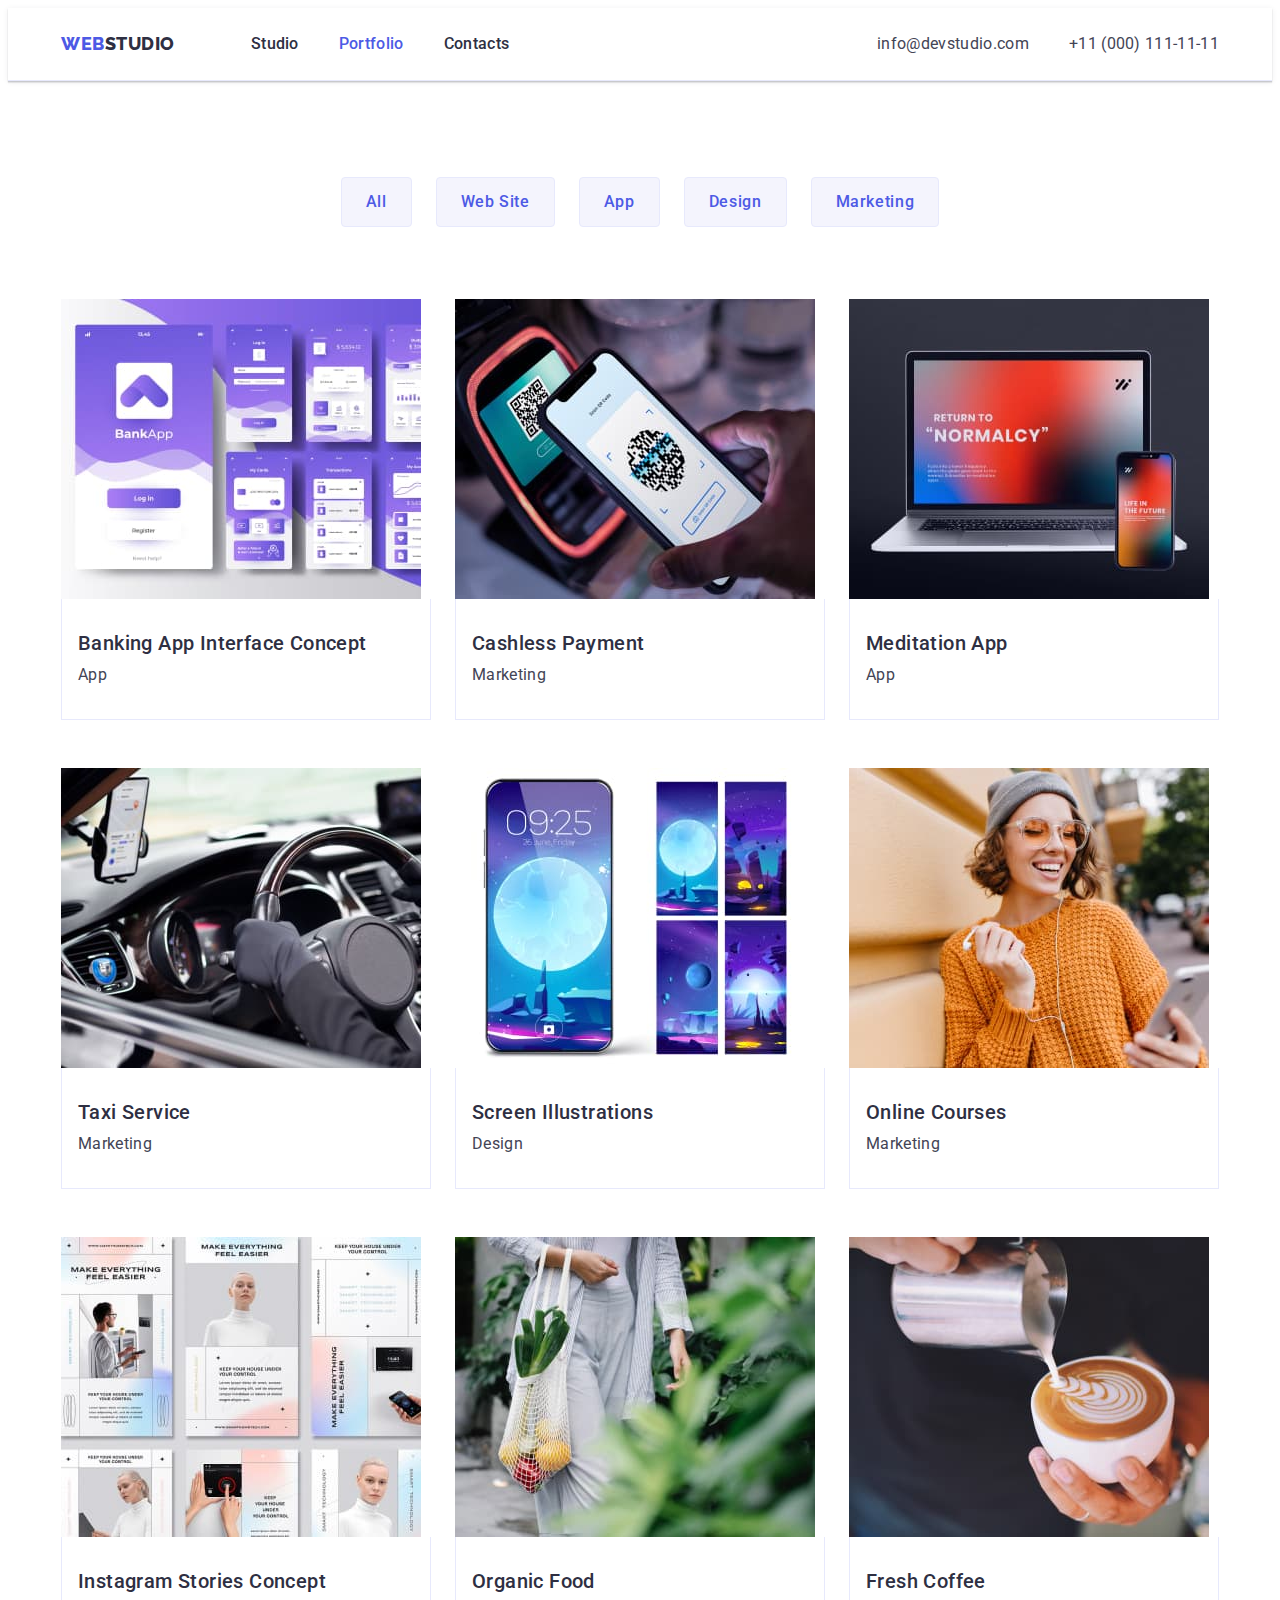
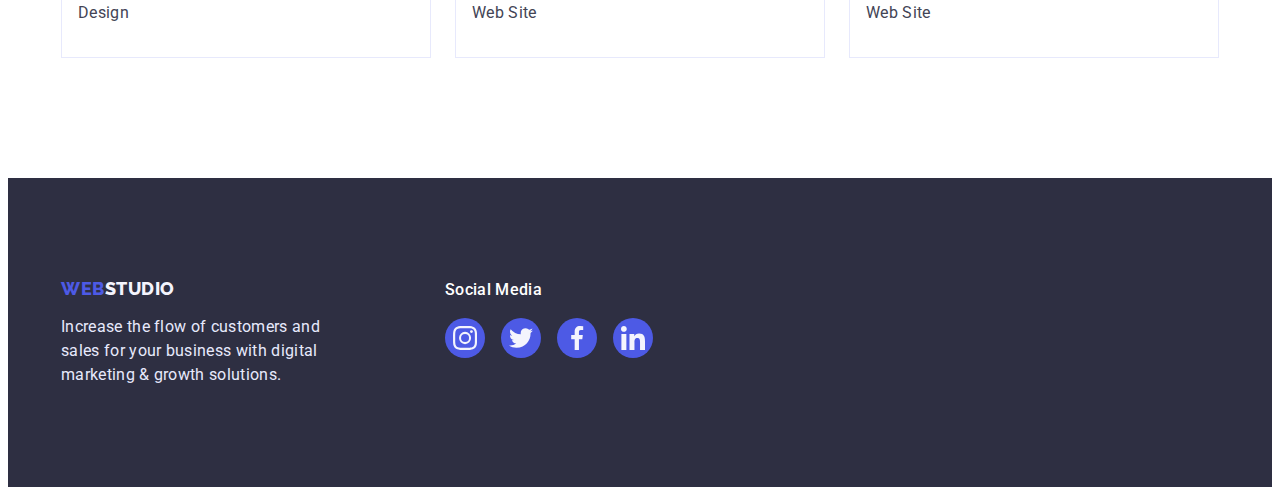
==== portfolio.html @ 745b33fd "copied hw04" ====
<!DOCTYPE html>
<html lang="en">
<head>
    <meta charset="UTF-8">
    <meta http-equiv="X-UA-Compatible" content="IE=edge">
    <meta name="viewport" content="width=device-width, initial-scale=1.0">
    <title>Portfolio</title>
    <link rel="stylesheet" href="https://cdnjs.cloudflare.com/ajax/libs/modern-normalize/1.1.0/modern-normalize.min.css" integrity="sha512-wpPYUAdjBVSE4KJnH1VR1HeZfpl1ub8YT/NKx4PuQ5NmX2tKuGu6U/JRp5y+Y8XG2tV+wKQpNHVUX03MfMFn9Q==" crossorigin="anonymous" referrerpolicy="no-referrer" />
    <link rel="stylesheet" href="./css/styles.css">
    <link rel="preconnect" href="https://fonts.googleapis.com">
    <link rel="preconnect" href="https://fonts.gstatic.com" crossorigin>
    <link href="https://fonts.googleapis.com/css2?family=Raleway:wght@800&family=Roboto:wght@400;500;700;900&display=swap" rel="stylesheet">
</head>
<body>
    <header>
        <div class="header container">
            <nav class="nav-items">
                <a class="logo link" href="./index.html">Web<span>Studio</span></a>
                <ul class="list nav-items">
                    <li  class="nav-item">
                        <a class="menu-item link" href="./index.html">Studio</a>
                    </li>
                    <li class="nav-item">    
                        <a class="menu-item link current" href="./portfolio.html">Portfolio</a>
                    </li>
                    <li class="nav-item">
                        <a class="menu-item link" href="">Contacts</a>
                    </li>
                </ul>
            </nav>
            <address class="contact">
                <ul class="list nav-items">
                    <li class="nav-item">
                        <a class="email link" href="mailto:info@devstudio.com">info@devstudio.com</a>
                    </li>
                    <li class="nav-item">
                        <a class="email link" href="tel:+110001111111">+11 (000) 111-11-11</a>
                    </li>
                </ul>
            </address>
        </div>
    </header>
    <main>
        <section class="portfolio">
            <div class="container">
                <h1 class="visually-hidden">Filter</h1>
            <ul class="list filter">
                <li class="filter-item">
                    <button type="button" class="filter-button">All</button>
                </li>
                <li class="filter-item">
                    <button type="button" class="filter-button">Web Site</button>
                </li>
                <li class="filter-item">
                    <button type="button" class="filter-button">App</button>
                </li>
                <li class="filter-item">
                    <button type="button" class="filter-button">Design</button>
                </li>
                <li class="filter-item">
                    <button type="button" class="filter-button">Marketing</button>
                </li>
            </ul>
            <ul class="list portfolio-items">
                <li class="portfolio-item"> <a href="" class="link portfolio-link">
                        <img src="./images/banking-app.jpg" alt="Banking App Interface Concept" width="360">
                        <div class="portfolio-item-info">
                            <h2 class="header-items">Banking App Interface Concept</h2>
                            <p class="desc">App</p>
                        </div>
                    </a>
                </li>
                <li class="portfolio-item">
                    <a href="" class="link portfolio-link">
                        <img src="./images/cashless-payment.jpg" alt="Cashless Payment" width="360">
                        <div class="portfolio-item-info">
                            <h2 class="header-items">Cashless Payment</h2>
                        <p class="desc">Marketing</p>
                        </div>
                    </a>
                </li>
                <li class="portfolio-item">
                    <a href="" class="link portfolio-link">
                        <img src="./images/mediation-app.jpg" alt="Meditation App" width="360">
                        <div class="portfolio-item-info">
                            <h2 class="header-items">Meditation App</h2>
                        <p class="desc">App</p>
                        </div>
                    </a>
                </li>
                <li class="portfolio-item">
                    <a href="" class="link portfolio-link">
                        <img src="./images/taxi-service.jpg" alt="Taxi Service" width="360">
                        <div class="portfolio-item-info">
                            <h2 class="header-items">Taxi Service</h2>
                        <p class="desc">Marketing</p>
                        </div>
                    </a>
                </li>
                <li class="portfolio-item">
                    <a href="" class="link portfolio-link">
                        <img src="./images/screen-illustrations.jpg" alt="Screen Illustrations" width="360">
                       <div class="portfolio-item-info">
                        <h2 class="header-items">Screen Illustrations</h2>
                        <p class="desc">Design</p>
                       </div>
                    </a>    
                </li>
                <li class="portfolio-item">
                    <a href="" class="link portfolio-link">
                        <img src="./images/online-courses.jpg" alt="Online Courses" width="360">
                        <div class="portfolio-item-info">
                            <h2 class="header-items">Online Courses</h2>
                        <p class="desc">Marketing</p>
                        </div>
                    </a>
                </li>
                <li class="portfolio-item">
                    <a href="" class="link portfolio-link">    
                        <img src="./images/instagram-stories-concept.jpg" alt="Instagram Stories Concept" width="360">
                        <div class="portfolio-item-info">
                            <h2 class="header-items">Instagram Stories Concept</h2>
                        <p class="desc">Design</p>
                        </div>
                    </a>
                </li>
                <li class="portfolio-item">
                    <a href="" class="link portfolio-link">
                        <img src="./images/organic-food.jpg" alt="Organic Food" width="360">
                        <div class="portfolio-item-info">
                            <h2 class="header-items">Organic Food</h2>
                        <p class="desc">Web Site</p>
                        </div>
                    </a>
                </li>
                <li class="portfolio-item">
                    <a href="" class="link  ">
                        <img src="./images/fresh-coffee.jpg" alt="Fresh Coffee" width="360">
                        <div class="portfolio-item-info">
                            <h2 class="header-items">Fresh Coffee</h2>
                        <p class="desc">Web Site</p>
                        </div>
                    </a>
                </li>
            </ul>
            </div>
        </section>
    </main>
    <footer class="footer">
        <div class="container footer-container">
            <div class="company-info">
                <a class="logo link" href="./index.html">Web<span class="footer-logo">Studio</span></a>
                <p>Increase the flow of customers and sales for your business with digital marketing & growth solutions.</p>
            </div>
            <div class="social-media">
                <p class="social-header">Social Media</p>
                <ul class="social-media-links list">
                <li class="social-media-link">
                    <a href="" class="link">
                        <svg class="link-icon" >
                            <use href="./images/icons.svg#icon-instagram"></use>
                        </svg>
                        <span class="visually-hidden">Instagram</span>
                    </a>
                </li>
                <li class="social-media-link">
                    <a href="" class="link">
                        <svg class="link-icon" >
                            <use href="./images/icons.svg#icon-twitter"></use>
                        </svg>
                        <span class="visually-hidden">Twitter</span>
                    </a>
                </li>
                <li class="social-media-link">
                    <a href="" class="link">
                        <svg class="link-icon" >
                            <use href="./images/icons.svg#icon-facebook"></use>
                        </svg>
                        <span class="visually-hidden">Facebook</span>
                    </a>
                </li>
                <li class="social-media-link">
                    <a href="" class="link">
                        <svg class="link-icon" >
                            <use href="./images/icons.svg#icon-linkedin"></use>
                        </svg>
                        <span class="visually-hidden">LinkedIn</span>
                    </a>
                </li>
                </ul>
            </div>
        </div>
    </footer>
</body>
</html>
---- css/styles.css ----
body {
    font-family: "Roboto", sans-serif;
    color: var(--p-font-color);
    font-size: 16px;
    line-height: 1.5;
    
}

:root {
    --filter-btn-color: #4D5AE5;
    --filter-btn-bg-color: #F4F4FD;
    /* CLOUD */
    --filter-btn-active-color: #FFFFFF;
    /* OCEAN */
    --filter-btn-bg-active-color: #404BBF;
    /* IRIS */
    --heading-color-1: #4D5AE5; 
    /* NAVY */
    --heading-color-2: #2E2F42;
    /* SLATE */
    --p-font-color: #434455;
    /* corn-flower */
    --border-color: #E7E9FC;
    
}


.list {
    list-style: none;
    padding-left: 0;
    margin-top: 0;
    margin-bottom: 0;
}

/* remove top and bottom margins for all headers */
h1,h2,h3,h4,h5,h6,p {
    margin-top: 0;
    margin-bottom: 0;
}

/* INDEX.HTML styling */

/* HEADER */
.menu-item {
    font-weight: 500;
    font-size:16px;
    letter-spacing: 0.02em;
    color: var(--heading-color-2);
}

header .logo.link, .nav-item .link {
    padding-top: 24px;
    padding-bottom: 24px;
    display: block;
}

.nav-item:not(:last-child){
    margin-right: 40px;
}

.menu-item:hover,
.menu-item:focus {
    color: var(--filter-btn-bg-active-color);
}

.menu-item.current {
    /* text-decoration: underline; */
    color: var(--filter-btn-color);
}


.logo {
    font-size: 18px;
    font-family: "Raleway",sans-serif;
    font-weight: 800;
    text-transform: uppercase;
    /* text-decoration: none; */
    letter-spacing: 0.03em;
    text-align: center;
    line-height: 1.17;
    color: var(--heading-color-1);
    margin-right: 76px;
}

.link {
    text-decoration: none;
}

.logo a:visited {
    color: var(--heading-color-1);
}



.logo span {
    color:var(--heading-color-2)
}

.logo span:hover,
.logo span:focus {
    color: var(--heading-color-1);
}

header {
    border-bottom: 1px solid var(--border-color);
    box-shadow: 0 1px 6px 0 rgba(46, 47, 66, 0.08), 0 1px 1px 0 rgba(46, 47, 66, 0.16), 0 2px 1px 0 rgba(46, 47, 66, 0.08);
}

/* hiding h2s */
.visually-hidden {
  position: absolute;
  width: 1px;
  height: 1px;
  margin: -1px;
  border: 0;
  padding: 0;
  white-space: nowrap;
  clip-path: inset(100%);
  clip: rect(0 0 0 0);
  overflow: hidden;
}

.contact {
    font-style: normal;
    margin-left: auto;
}

.email {
    letter-spacing: 0.02em;
    color: var(--p-font-color);
}

.email:hover,
.email:focus {
    color:var(--filter-btn-bg-active-color);
}

.container {
    width: 1158px;
    margin: 0 auto;
    padding: 0 15px;
}


.header.container {
    display: flex;
}
.nav-items {
    display: flex;
    align-items: center;
}



/* first section */
/* h1 tag */

.section {
    padding-top: 120px;
    padding-bottom: 120px;
}
.top-section {
    background-color: var(--heading-color-2);
    align-items: center;
    padding-top: 188px;
    padding-bottom: 188px;
    background-image: linear-gradient(rgba(46, 47, 66, 0.7),rgba(46, 47, 66, 0.7)),url(../images/people-office\ 1.jpg);
    background-repeat: no-repeat;
    background-position: center;
    background-size: cover;
    margin-left: auto;
    margin-right: auto;
    /* min-width: 1158px; */
    max-width: 1440px;
}

.header-top {
    font-size: 56px;
    line-height: 1.07;
    text-align: center;
    letter-spacing: 0.02em;
    color:#FFFFFF;
    width: 496px;
    margin-bottom: 48px;
}

/* button */
.order-button {
    background-color: var(--heading-color-1);
    color: #FFFFFF;
    font-family: "Roboto", sans-serif;
    font-weight: 500;
    font-size: 16px;
    line-height: 1.5;
    letter-spacing:0.04em;
    cursor: pointer;
    min-width: 169px;
    border-radius: 4px;
    display: block; 
    padding: 16px 32px;
    border: none;
    box-shadow: 0 4px 4px 0 rgba(0, 0, 0, 0.15);
}

.header-top,
.order-button {
    margin-left:auto;
    margin-right: auto;
}

.order-button:hover,
.order-button:focus
{
    background-color: var(--filter-btn-bg-active-color);
    color: #FFFFFF;
}

/* SECTION 2 - VALUES */


.values {
    display: flex;
    align-items: center;
    margin: 0;
}

.value-item {
    width: calc((100%-72px)/4);
}

.value-item:not(:last-child) {
    margin-right: 24px;
}

.header-items {
    font-weight: 500;
    font-size: 20px;
    line-height: 1.2;
    letter-spacing:0.02em; 
    color: var(--heading-color-2);  
    margin-bottom: 8px;
}

.desc {
    font-size: 16px;
    line-height: 1.5;
    letter-spacing:0.02em;
    color:var(--p-font-color);
}

.team-member-info,
.portfolio-item-info {
    padding: 32px 16px;
}

.value-item-icon {
    background-color: var(--filter-btn-bg-color);
    height: 112px;
    border-radius: 4px;
    /* padding-top: 24px;
    padding-bottom: 24px; */
    margin-bottom: 8px;
    display: flex;
    align-items: center;
    justify-content: center;
}

.value-icon {
    width: 64px;
    height: 64px;
    /* margin-left: auto;
    margin-right: auto;
    display: block; */
}

/* .portfolio-item-info {
    padding-left: 16px;
} */

/* section 3 - services */

.services {
    padding-top: 0;
}

.services .list {
    display: flex;
}
.header-subject {
    font-size: 36px;
    line-height: 1.11;
    color: var(--heading-color-2);
    letter-spacing: 0.02em;
    text-align: center;
    text-transform: capitalize;
    margin-bottom: 72px;

}

.services-item {
    width: calc((100%-48px)/3);
}

.services-item:not(:last-child) {
    margin-right: 24px;
}


/* section 4 - Team */

.team {
    background-color: #F4F4FD;
}

.team .list {
    display: flex;
}

.team-member {
    background-color: #FFFFFF;
    width: calc((100%-72px)/4);
    border-radius: 0 0 4px 4px;
}

.team-member,
.portfolio-link:hover,
.portfolio-link:focus {
    box-shadow: 0 2px 1px 0 rgba(46, 47, 66, 0.08), 0 1px 1px 0 rgba(46, 47, 66, 0.16), 0 1px 6px 0 rgba(46, 47, 66, 0.08);
}

.team-member:not(:last-child) {
    margin-right: 24px;
}

.team-member .header-items,
.team-member .desc {
    text-align: center;
}

.team-member-info .desc {
    margin-bottom: 8px;
}

/* .team-member-links {
    padding-top: 8px;
} */

.social-media-link:not(:last-child) {
    margin-right: 24px;
}

.social-media-link .link {
    background-color: var(--filter-btn-color);
    color: var(--filter-btn-bg-color);
    display: block;
    width: 40px;
    height: 40px;
    border-radius: 50%;
    padding: 0;
    border: none;
    margin: 0;
    /* padding-top: 12px;
    padding-bottom: 12px; */
    display: flex;
    align-items: center;
    justify-content: center;

}

.social-media-link .link:hover,
.social-media-link .link:focus {
    background-color: var(--filter-btn-bg-active-color);
}


.link-icon {
    /* display: block; */
    width: 16px;
    height: 16px;
    fill: currentColor;
    /* margin-left: auto;
    margin-right: auto; */
    
}

/* section 5 - customers */

.customers {
    padding-top: 115px;
    padding-bottom: 120px;
}

.customers .list {
    display: flex;
}
.header-subject {
    font-size: 36px;
    line-height: 1.11;
    color: var(--heading-color-2);
    letter-spacing: 0.02em;
    text-align: center;
    text-transform: capitalize;
    margin-bottom: 72px;

}

.customers-item {
    width: 168px;
    height: 88px;
}

.customer-link {
    border-radius: 4px;
    border: 1px solid #8e8f99;
    /* padding-top: 16px;
    padding-bottom: 16px; */
    display:flex;
    align-items: center;
    justify-content: center;
    height:100%;
    width: 100%;
    fill: currentColor;
    color: #8e8f99;

}


.customers-item:not(:last-child) {
    margin-right: 24px;
}

.customers-item svg {
    /* display: block;
    margin-right: auto;
    margin-left: auto; */
    width: 104px;
    height: 56px;
    
}

.customer-link:hover,
.customer-link:focus {
    color:var(--filter-btn-bg-active-color);
    border-color: var(--filter-btn-bg-active-color);
}



/* footer */
.footer {
    background-color: var(--heading-color-2);
    padding-top: 100px;
    padding-bottom: 100px;
}

.footer-container {
    display: flex;
}
.company-info {
    margin-right: 120px;
}

.social-media .social-header{
    color: white;
    font-weight: 500;
    margin-bottom: 16px;
    
}

.social-media-links {
    display: flex;
}

.social-media-links .social-media-link:not(:last-child) {
    margin-right: 16px;
}

.social-media-links .social-media-link .link {
    background-color: var(--filter-btn-color);
    color: var(--filter-btn-bg-color);
    display: flex;
    align-items: center;
    justify-content:center;
    width: 40px;
    height: 40px;
    border-radius: 50%;
    padding: 0;
    border: none;
    margin: 0;
    /* padding-top: 8px;
    padding-bottom: 8px; */

}

.social-media-links .social-media-link .link:hover,
.social-media-links .social-media-link .link:focus {
    background-color: #31D0AA;
}


.social-media-links .link-icon {
    /* display: block; */
    width: 24px;
    height: 24px;
    fill: currentColor;
    /* margin-left: auto;
    margin-right: auto; */
    
}


.footer .logo {
    margin-bottom: 16px;
    margin-right: 0;
    display: inline-block;
}

.logo .footer-logo {
    color:var(--filter-btn-bg-color);
}

.footer p {
    color:var(--border-color);
    letter-spacing: 0.02em;
    width: 264px;
}



/* PORTFOLIO HTML STYLING */
/* adding styling to filter buttons */

.portfolio  {
    padding-top: 96px;
    padding-bottom: 120px;
}

.filter {
    display: flex;
    margin-bottom: 72px;
    justify-content: center;
}



.filter-item:not(:last-child) {
    margin-right: 24px;
}

.filter-button:hover,
.filter-button:focus {
    box-shadow: 0 2px 2px 0 rgba(0, 0, 0, 0.12), 0 2px 1px 0 rgba(0, 0, 0, 0.08), 0 3px 1px 0 rgba(0, 0, 0, 0.1);
}


.filter-button {
    background-color:var(--filter-btn-bg-color);
    color: var(--filter-btn-color);
    font-family: "Roboto",sans-serif;
    font-weight: 500;
    font-size: 16px;
    line-height: 1.5;
    letter-spacing: 0.04em;
    cursor: pointer;
    border-radius: 4px;
    border: 1px solid var(--border-color);
    padding: 12px 24px;
}


.filter-button:hover,
.filter-button:focus
{
    background-color: var(--filter-btn-bg-active-color);
    color: var(--filter-btn-active-color);
    border-color: transparent;
}

.portfolio-items {
    display: flex;
    flex-wrap: wrap;
}

.portfolio-item {
    /* border-bottom: 1px solid var(--border-color); */
    margin-bottom: 48px;
    width: calc((100% -  48px)/3);
}


img {
    display: block;
    max-width: 100%;
    height: auto;
}

.portfolio-item:not(:nth-child(3n)) {
    margin-right: 24px;
}

.portfolio-item:nth-last-child(-n+3) {
    margin-bottom: 0;
}

.portfolio-link {
    display: block;
}

.portfolio-item-info {
    border-left: 1px solid var(--border-color);
    border-right: 1px solid var(--border-color);
    border-bottom: 1px solid var(--border-color);
    
}
/* .portfolio-item .header-items,
.portfolio-item .desc {
    padding-left: 16px;
} */
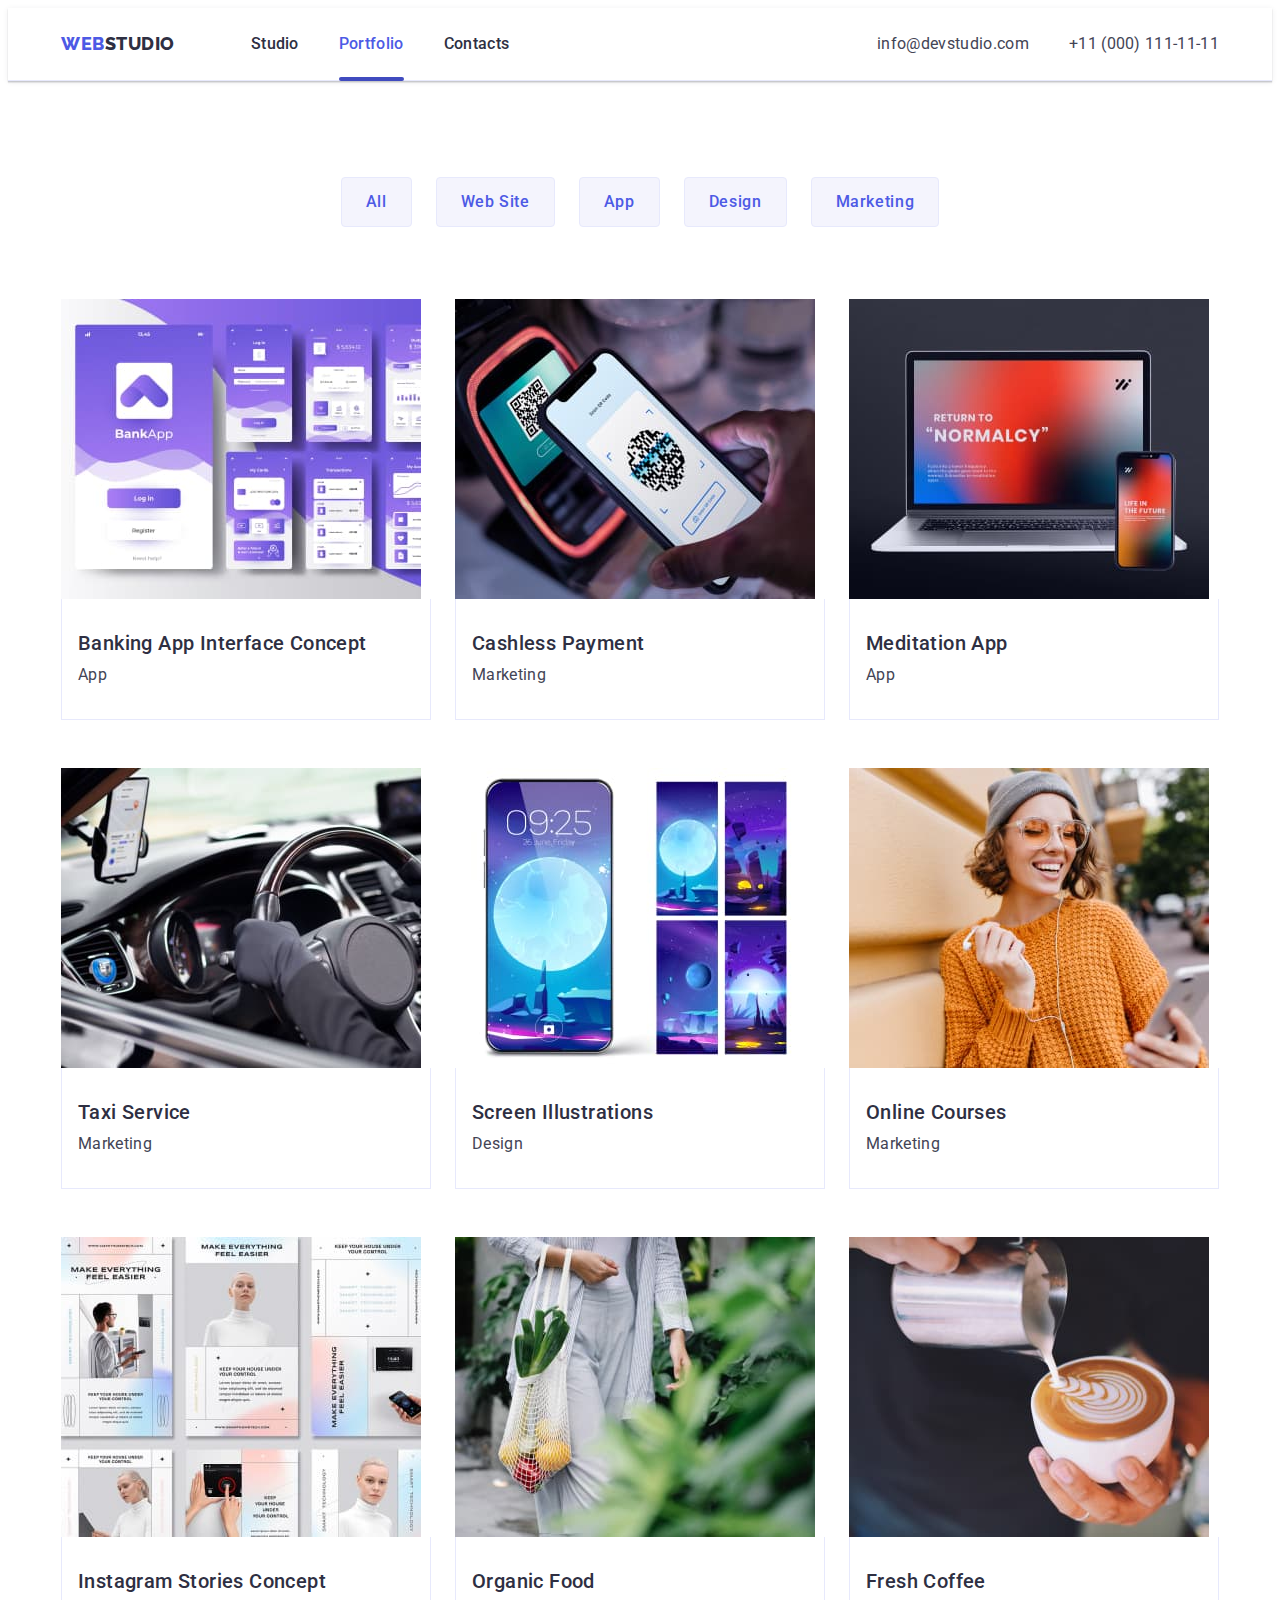
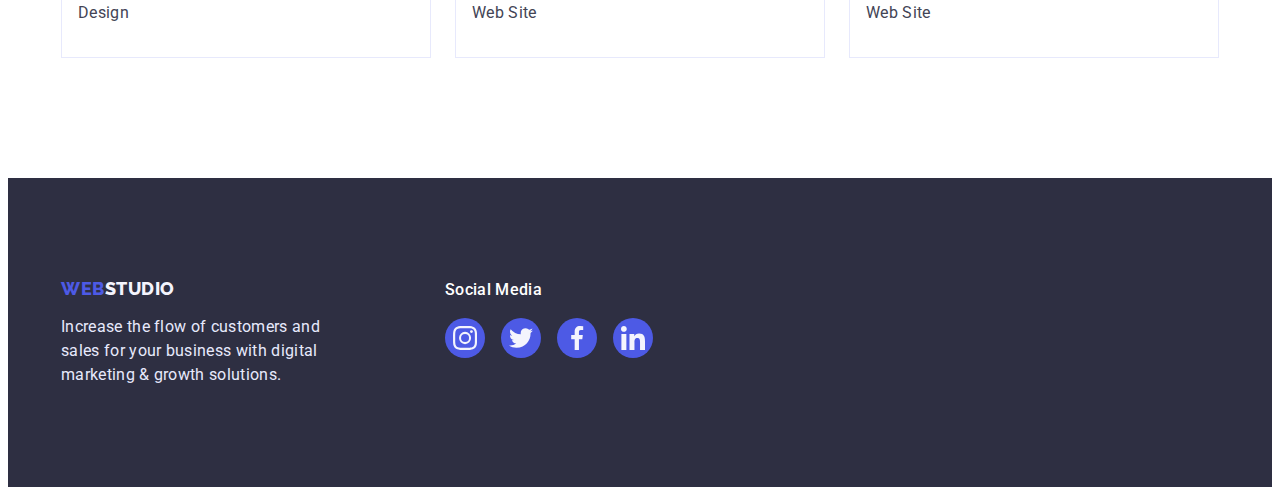
==== commit 82b9aad2: "added first overlay to portfolio page" ====
--- a/portfolio.html
+++ b/portfolio.html
@@ -63,7 +63,12 @@
             </ul>
             <ul class="list portfolio-items">
                 <li class="portfolio-item"> <a href="" class="link portfolio-link">
-                        <img src="./images/banking-app.jpg" alt="Banking App Interface Concept" width="360">
+                        <div class="image-box">
+                            <img src="./images/banking-app.jpg" alt="Banking App Interface Concept" width="360">
+                            <div class="overlay">
+                                <p>lorem5</p>
+                            </div>
+                        </div>
                         <div class="portfolio-item-info">
                             <h2 class="header-items">Banking App Interface Concept</h2>
                             <p class="desc">App</p>
--- a/css/styles.css
+++ b/css/styles.css
@@ -23,6 +23,10 @@
     /* corn-flower */
     --border-color: #E7E9FC;
     
+    /* timing function for transitions  */
+    --timing: cubic-bezier(0.4, 0, 0.2, 1);
+
+    
 }
 
 
@@ -49,6 +53,11 @@
     color: var(--heading-color-2);
 }
 
+.menu-item:hover,
+.menu-item:focus {
+    color: var(--filter-btn-bg-active-color);
+}
+
 header .logo.link, .nav-item .link {
     padding-top: 24px;
     padding-bottom: 24px;
@@ -59,14 +68,24 @@
     margin-right: 40px;
 }
 
-.menu-item:hover,
-.menu-item:focus {
-    color: var(--filter-btn-bg-active-color);
-}
-
-.menu-item.current {
+
+
+.nav-item .current {
     /* text-decoration: underline; */
     color: var(--filter-btn-color);
+    position: relative;
+}
+
+.nav-item .current::after {
+    content: "";
+    width: 100%;
+    height: 4px;
+    background-color: var(--filter-btn-bg-active-color);
+    position: absolute;
+    bottom: 0;
+    left: 0;
+    border-radius: 2px;
+    transform: translatey(1px);
 }
 
 
@@ -94,7 +113,7 @@
 
 
 .logo span {
-    color:var(--heading-color-2)
+    color:var(--heading-color-2);
 }
 
 .logo span:hover,
@@ -203,17 +222,16 @@
     box-shadow: 0 4px 4px 0 rgba(0, 0, 0, 0.15);
 }
 
+.order-button:hover,
+.order-button:focus
+{
+    background-color: var(--filter-btn-bg-active-color);
+}
+
 .header-top,
 .order-button {
     margin-left:auto;
     margin-right: auto;
-}
-
-.order-button:hover,
-.order-button:focus
-{
-    background-color: var(--filter-btn-bg-active-color);
-    color: #FFFFFF;
 }
 
 /* SECTION 2 - VALUES */
@@ -365,7 +383,6 @@
     display: flex;
     align-items: center;
     justify-content: center;
-
 }
 
 .social-media-link .link:hover,
@@ -422,8 +439,14 @@
     width: 100%;
     fill: currentColor;
     color: #8e8f99;
-
-}
+}
+
+.customer-link:hover,
+.customer-link:focus {
+    color:var(--filter-btn-bg-active-color);
+    border-color: var(--filter-btn-bg-active-color);
+}
+
 
 
 .customers-item:not(:last-child) {
@@ -439,11 +462,6 @@
     
 }
 
-.customer-link:hover,
-.customer-link:focus {
-    color:var(--filter-btn-bg-active-color);
-    border-color: var(--filter-btn-bg-active-color);
-}
 
 
 
@@ -490,7 +508,6 @@
     margin: 0;
     /* padding-top: 8px;
     padding-bottom: 8px; */
-
 }
 
 .social-media-links .social-media-link .link:hover,
@@ -546,11 +563,6 @@
 
 .filter-item:not(:last-child) {
     margin-right: 24px;
-}
-
-.filter-button:hover,
-.filter-button:focus {
-    box-shadow: 0 2px 2px 0 rgba(0, 0, 0, 0.12), 0 2px 1px 0 rgba(0, 0, 0, 0.08), 0 3px 1px 0 rgba(0, 0, 0, 0.1);
 }
 
 
@@ -575,6 +587,7 @@
     background-color: var(--filter-btn-bg-active-color);
     color: var(--filter-btn-active-color);
     border-color: transparent;
+    box-shadow: 0 2px 2px 0 rgba(0, 0, 0, 0.12), 0 2px 1px 0 rgba(0, 0, 0, 0.08), 0 3px 1px 0 rgba(0, 0, 0, 0.1);
 }
 
 .portfolio-items {
@@ -588,6 +601,27 @@
     width: calc((100% -  48px)/3);
 }
 
+.image-box {
+    position: relative;
+    overflow: hidden;
+}
+
+.overlay {
+    position:absolute;
+    left:0;
+    top:0;
+    width:100%;
+    height:100%;
+    background-color:var(--heading-color-1);
+    transform: translateY(100%);
+    transition: transform 250ms var(--timing);
+
+}
+
+.portfolio-link:hover .overlay,
+.portfolio-link:focus .overlay {
+    transform: translateY(0);
+}
 
 img {
     display: block;
@@ -617,3 +651,39 @@
 .portfolio-item .desc {
     padding-left: 16px;
 } */
+
+
+/* TRANSITIONS */
+
+/* Color transition */
+
+.filter-button,
+.menu-item,
+.customer-link,
+.email,
+.logo span {
+    transition: color 250ms var(--timing);
+ }
+
+ /* bg color transition */
+
+ .order-button,
+ .social-media-link .link,
+ .social-media-links .social-media-link .link,
+ .filter-button {
+    transition: background-color 250ms var(--timing);
+ }
+
+ /* shadow transition */
+
+ .filter-button,
+ .portfolio-link {
+    transition: box-shadow 250ms var(--timing);
+ }
+
+ /* border color transition */
+ 
+ .customer-link,
+ .filter-button {
+    transition: border-color 250ms var(--timing);
+ }